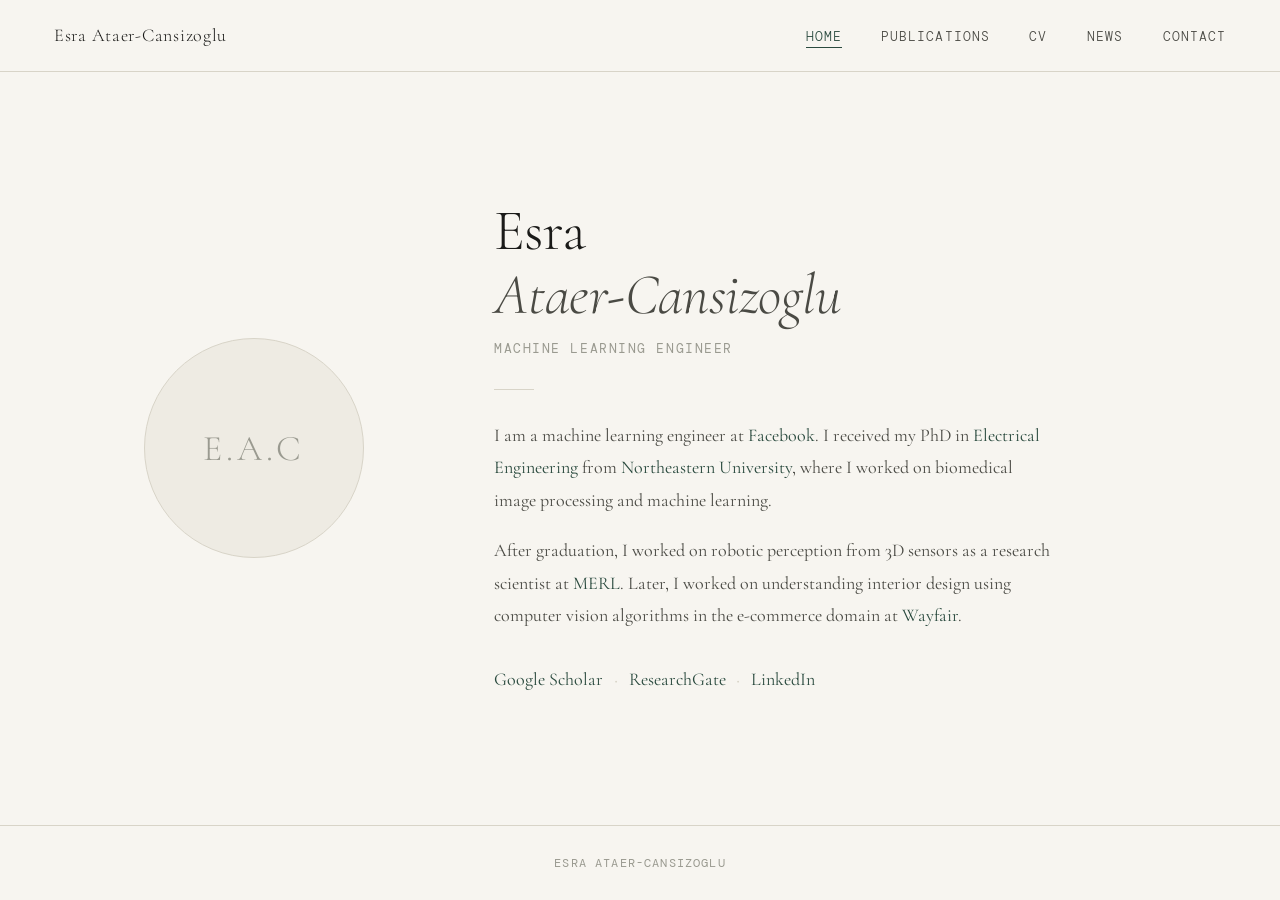
==== index.html @ c3f2d0b4 "Add files via upload" ====
<!DOCTYPE html>
<html lang="en">
<head>
  <meta charset="UTF-8" />
  <meta name="viewport" content="width=device-width, initial-scale=1.0"/>
  <title>Esra Ataer-Cansizoglu</title>
  <link rel="preconnect" href="https://fonts.googleapis.com">
  <link href="https://fonts.googleapis.com/css2?family=Cormorant+Garamond:ital,wght@0,300;0,400;1,300&family=DM+Mono:wght@300;400&display=swap" rel="stylesheet">
  <link rel="stylesheet" href="style.css">
</head>
<body>
  <nav>
    <a href="index.html" class="nav-name">Esra Ataer-Cansizoglu</a>
    <ul>
      <li><a href="index.html" class="active">Home</a></li>
      <li><a href="publications.html">Publications</a></li>
      <li><a href="cv.html">CV</a></li>
      <li><a href="news.html">News</a></li>
      <li><a href="contact.html">Contact</a></li>
    </ul>
    <button class="nav-toggle" aria-label="Toggle menu">☰</button>
  </nav>

  <main class="home-main">
    <div class="home-grid">
      <div class="home-photo-col">
        <div class="photo-frame">
          <img src="photo.jpg" alt="Esra Ataer-Cansizoglu" onerror="this.style.display='none'; this.parentElement.classList.add('no-photo')"/>
          <div class="photo-placeholder">E.A.C</div>
        </div>
      </div>
      <div class="home-text-col">
        <h1>Esra<br><em>Ataer-Cansizoglu</em></h1>
        <p class="tagline">Machine Learning Engineer</p>
        <div class="divider"></div>
        <p class="bio">
          I am a machine learning engineer at <a href="https://www.facebook.com/" target="_blank">Facebook</a>. 
          I received my PhD in <a href="http://www.ece.neu.edu" target="_blank">Electrical Engineering</a> from 
          <a href="http://www.neu.edu" target="_blank">Northeastern University</a>, where I worked on biomedical 
          image processing and machine learning.
        </p>
        <p class="bio">
          After graduation, I worked on robotic perception from 3D sensors as a research scientist at 
          <a href="http://www.merl.com/publications/?tags=cansizoglu" target="_blank">MERL</a>. 
          Later, I worked on understanding interior design using computer vision algorithms 
          in the e-commerce domain at <a href="https://www.wayfair.com/" target="_blank">Wayfair</a>.
        </p>
        <div class="home-links">
          <a href="https://scholar.google.com/citations?user=8dK634wAAAAJ&hl" target="_blank" class="ext-link">Google Scholar</a>
          <span class="dot">·</span>
          <a href="http://www.researchgate.net/profile/Esra_Ataer-Cansizoglu" target="_blank" class="ext-link">ResearchGate</a>
          <span class="dot">·</span>
          <a href="http://www.linkedin.com/in/ecansizoglu" target="_blank" class="ext-link">LinkedIn</a>
        </div>
      </div>
    </div>
  </main>

  <footer>
    <p>Esra Ataer-Cansizoglu</p>
  </footer>

  <script src="nav.js"></script>
</body>
</html>
---- style.css ----
/* ============================================
   Esra Ataer-Cansizoglu — Personal Site
   Minimalist Academic Design
   ============================================ */

:root {
  --ink: #1a1a18;
  --ink-light: #4a4a44;
  --ink-faint: #9a9a90;
  --paper: #f7f5f0;
  --paper-warm: #eeebe3;
  --accent: #2a4a3e;
  --accent-hover: #1a3a2e;
  --rule: #d8d4c8;
  --font-serif: 'Cormorant Garamond', Georgia, serif;
  --font-mono: 'DM Mono', 'Courier New', monospace;
}

*, *::before, *::after {
  box-sizing: border-box;
  margin: 0;
  padding: 0;
}

html {
  font-size: 18px;
  scroll-behavior: smooth;
}

body {
  font-family: var(--font-serif);
  background-color: var(--paper);
  color: var(--ink);
  line-height: 1.75;
  min-height: 100vh;
  display: flex;
  flex-direction: column;
  opacity: 0;
  animation: fadeIn 0.6s ease forwards;
}

@keyframes fadeIn {
  to { opacity: 1; }
}

/* ===== NAVIGATION ===== */
nav {
  position: sticky;
  top: 0;
  z-index: 100;
  display: flex;
  align-items: center;
  justify-content: space-between;
  padding: 1.1rem 3rem;
  background: var(--paper);
  border-bottom: 1px solid var(--rule);
  gap: 2rem;
}

.nav-name {
  font-family: var(--font-serif);
  font-size: 1rem;
  font-weight: 300;
  color: var(--ink);
  text-decoration: none;
  letter-spacing: 0.04em;
  white-space: nowrap;
  flex-shrink: 0;
}

nav ul {
  list-style: none;
  display: flex;
  gap: 2.2rem;
  align-items: center;
}

nav ul a {
  font-family: var(--font-mono);
  font-size: 0.72rem;
  font-weight: 300;
  letter-spacing: 0.08em;
  text-transform: uppercase;
  color: var(--ink-light);
  text-decoration: none;
  transition: color 0.2s;
  padding-bottom: 2px;
  border-bottom: 1px solid transparent;
}

nav ul a:hover,
nav ul a.active {
  color: var(--accent);
  border-bottom-color: var(--accent);
}

.nav-toggle {
  display: none;
  background: none;
  border: none;
  font-size: 1.4rem;
  cursor: pointer;
  color: var(--ink);
  padding: 0.2rem;
}

/* ===== HOME ===== */
.home-main {
  flex: 1;
  display: flex;
  align-items: center;
  padding: 5rem 3rem;
  max-width: 1100px;
  margin: 0 auto;
  width: 100%;
}

.home-grid {
  display: grid;
  grid-template-columns: 260px 1fr;
  gap: 5rem;
  align-items: center;
  width: 100%;
}

.photo-frame {
  width: 220px;
  height: 220px;
  border-radius: 50%;
  overflow: hidden;
  border: 1px solid var(--rule);
  background: var(--paper-warm);
  display: flex;
  align-items: center;
  justify-content: center;
  position: relative;
}

.photo-frame img {
  width: 100%;
  height: 100%;
  object-fit: cover;
  display: block;
}

.photo-placeholder {
  font-family: var(--font-serif);
  font-size: 2rem;
  font-weight: 300;
  color: var(--ink-faint);
  letter-spacing: 0.1em;
}

.photo-frame:not(.no-photo) .photo-placeholder {
  display: none;
}

.home-text-col h1 {
  font-family: var(--font-serif);
  font-size: 3.2rem;
  font-weight: 300;
  line-height: 1.1;
  letter-spacing: -0.01em;
  margin-bottom: 0.6rem;
}

.home-text-col h1 em {
  font-style: italic;
  color: var(--ink-light);
  font-weight: 300;
}

.tagline {
  font-family: var(--font-mono);
  font-size: 0.72rem;
  letter-spacing: 0.12em;
  text-transform: uppercase;
  color: var(--ink-faint);
  margin-bottom: 1.6rem;
}

.divider {
  width: 40px;
  height: 1px;
  background: var(--rule);
  margin-bottom: 1.6rem;
}

.bio {
  font-size: 1rem;
  color: var(--ink-light);
  line-height: 1.8;
  max-width: 560px;
  margin-bottom: 1rem;
}

.bio:last-of-type {
  margin-bottom: 1.8rem;
}

.home-links {
  display: flex;
  align-items: center;
  gap: 0.6rem;
  flex-wrap: wrap;
}

.dot {
  color: var(--rule);
  font-size: 1.2rem;
  line-height: 1;
}

/* ===== LINKS ===== */
a.ext-link,
.bio a {
  color: var(--accent);
  text-decoration: none;
  border-bottom: 1px solid transparent;
  transition: border-color 0.2s, color 0.2s;
}

a.ext-link:hover,
.bio a:hover {
  color: var(--accent-hover);
  border-bottom-color: var(--accent-hover);
}

/* ===== PAGE LAYOUT ===== */
.page-main {
  flex: 1;
  padding: 4rem 3rem 5rem;
  max-width: 860px;
  margin: 0 auto;
  width: 100%;
}

.page-title {
  font-family: var(--font-serif);
  font-size: 2.4rem;
  font-weight: 300;
  letter-spacing: -0.01em;
  margin-bottom: 2.5rem;
  padding-bottom: 1rem;
  border-bottom: 1px solid var(--rule);
}

/* ===== PUBLICATIONS ===== */
.pub-profiles {
  display: flex;
  align-items: center;
  gap: 0.6rem;
  margin-bottom: 3rem;
  font-family: var(--font-mono);
  font-size: 0.75rem;
  letter-spacing: 0.06em;
}

.pub-section {
  margin-bottom: 3rem;
}

.pub-category {
  font-family: var(--font-mono);
  font-size: 0.68rem;
  font-weight: 400;
  letter-spacing: 0.14em;
  text-transform: uppercase;
  color: var(--ink-faint);
  margin-bottom: 1.2rem;
  padding-bottom: 0.5rem;
  border-bottom: 1px solid var(--rule);
}

.pub-list {
  list-style: none;
  counter-reset: pub-counter;
  padding: 0;
}

.pub-list li {
  counter-increment: pub-counter;
  display: grid;
  grid-template-columns: 2ch 1fr;
  gap: 0.6rem 1rem;
  padding: 1rem 0;
  border-bottom: 1px solid var(--paper-warm);
  align-items: start;
  transition: background 0.15s;
}

.pub-list li::before {
  content: counter(pub-counter);
  font-family: var(--font-mono);
  font-size: 0.65rem;
  color: var(--ink-faint);
  padding-top: 0.22rem;
  text-align: right;
}

.pub-list li a {
  font-family: var(--font-serif);
  font-size: 1rem;
  color: var(--accent);
  text-decoration: none;
  line-height: 1.5;
  border-bottom: 1px solid transparent;
  transition: border-color 0.2s;
  display: block;
}

.pub-list li a:hover {
  border-bottom-color: var(--accent);
}

.pub-meta {
  display: block;
  font-family: var(--font-serif);
  font-size: 0.82rem;
  color: var(--ink-faint);
  line-height: 1.5;
  margin-top: 0.25rem;
  grid-column: 2;
}

.pub-meta em {
  font-style: italic;
}

/* ===== NEWS ===== */
.news-list {
  list-style: none;
  padding: 0;
}

.news-list li {
  display: grid;
  grid-template-columns: 150px 1fr;
  gap: 1rem 2rem;
  padding: 1.2rem 0;
  border-bottom: 1px solid var(--paper-warm);
  align-items: start;
}

.news-date {
  font-family: var(--font-mono);
  font-size: 0.65rem;
  letter-spacing: 0.06em;
  color: var(--ink-faint);
  padding-top: 0.25rem;
  text-align: right;
}

.news-text {
  font-family: var(--font-serif);
  font-size: 1rem;
  color: var(--ink-light);
  line-height: 1.7;
}

/* ===== CV ===== */
.cv-text {
  font-size: 1.1rem;
  color: var(--ink-light);
  margin-bottom: 1rem;
}

.cv-note {
  font-family: var(--font-mono);
  font-size: 0.72rem;
  color: var(--ink-faint);
  background: var(--paper-warm);
  padding: 0.8rem 1.2rem;
  border-left: 2px solid var(--rule);
  line-height: 1.6;
}

.cv-note code {
  background: transparent;
  font-family: inherit;
  font-weight: 400;
}

/* ===== CONTACT ===== */
.contact-block {
  margin-top: 0.5rem;
}

.contact-row {
  display: grid;
  grid-template-columns: 140px 1fr;
  gap: 1rem;
  padding: 1rem 0;
  border-bottom: 1px solid var(--paper-warm);
  align-items: baseline;
}

.contact-label {
  font-family: var(--font-mono);
  font-size: 0.68rem;
  letter-spacing: 0.1em;
  text-transform: uppercase;
  color: var(--ink-faint);
}

.contact-value {
  font-family: var(--font-serif);
  font-size: 1rem;
  color: var(--ink-light);
}

/* ===== FOOTER ===== */
footer {
  padding: 1.5rem 3rem;
  border-top: 1px solid var(--rule);
  text-align: center;
}

footer p {
  font-family: var(--font-mono);
  font-size: 0.65rem;
  letter-spacing: 0.1em;
  text-transform: uppercase;
  color: var(--ink-faint);
}

/* ===== RESPONSIVE ===== */
@media (max-width: 768px) {
  nav {
    padding: 1rem 1.5rem;
    flex-wrap: wrap;
  }

  nav ul {
    display: none;
    flex-direction: column;
    gap: 1.2rem;
    width: 100%;
    padding: 1.2rem 0;
    align-items: flex-start;
  }

  nav ul.open {
    display: flex;
  }

  .nav-toggle {
    display: block;
  }

  .home-main {
    padding: 3rem 1.5rem;
    align-items: flex-start;
  }

  .home-grid {
    grid-template-columns: 1fr;
    gap: 2.5rem;
  }

  .photo-frame {
    width: 160px;
    height: 160px;
  }

  .home-text-col h1 {
    font-size: 2.4rem;
  }

  .page-main {
    padding: 2.5rem 1.5rem 4rem;
  }

  .page-title {
    font-size: 2rem;
  }

  .news-list li {
    grid-template-columns: 1fr;
    gap: 0.3rem;
  }

  .news-date {
    text-align: left;
  }

  .contact-row {
    grid-template-columns: 1fr;
    gap: 0.3rem;
  }

  .pub-list li {
    grid-template-columns: 1fr;
  }

  .pub-list li::before {
    text-align: left;
  }

  footer {
    padding: 1.2rem 1.5rem;
  }
}
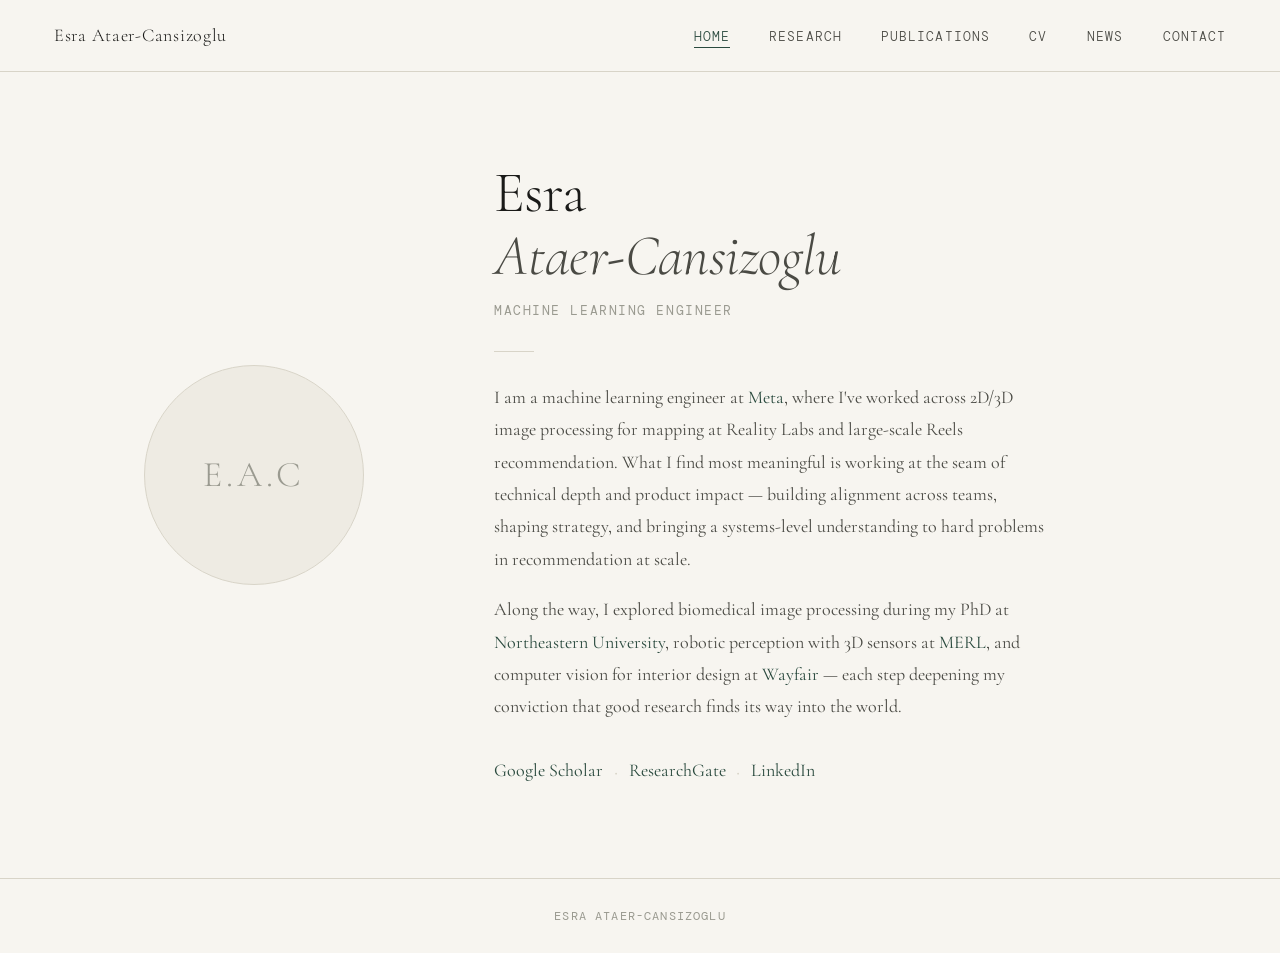
==== commit 6d4590ff: "Update index.html add counter script" ====
--- a/index.html
+++ b/index.html
@@ -13,6 +13,7 @@
     <a href="index.html" class="nav-name">Esra Ataer-Cansizoglu</a>
     <ul>
       <li><a href="index.html" class="active">Home</a></li>
+      <li><a href="research.html">Research</a></li>
       <li><a href="publications.html">Publications</a></li>
       <li><a href="cv.html">CV</a></li>
       <li><a href="news.html">News</a></li>
@@ -34,16 +35,18 @@
         <p class="tagline">Machine Learning Engineer</p>
         <div class="divider"></div>
         <p class="bio">
-          I am a machine learning engineer at <a href="https://www.facebook.com/" target="_blank">Facebook</a>. 
-          I received my PhD in <a href="http://www.ece.neu.edu" target="_blank">Electrical Engineering</a> from 
-          <a href="http://www.neu.edu" target="_blank">Northeastern University</a>, where I worked on biomedical 
-          image processing and machine learning.
+          I am a machine learning engineer at <a href="https://www.meta.com/" target="_blank">Meta</a>, 
+          where I've worked across 2D/3D image processing for mapping at Reality Labs and large-scale 
+          Reels recommendation. What I find most meaningful is working at the seam of technical depth 
+          and product impact — building alignment across teams, shaping strategy, and bringing a 
+          systems-level understanding to hard problems in recommendation at scale.
         </p>
         <p class="bio">
-          After graduation, I worked on robotic perception from 3D sensors as a research scientist at 
-          <a href="http://www.merl.com/publications/?tags=cansizoglu" target="_blank">MERL</a>. 
-          Later, I worked on understanding interior design using computer vision algorithms 
-          in the e-commerce domain at <a href="https://www.wayfair.com/" target="_blank">Wayfair</a>.
+          Along the way, I explored biomedical image processing during my PhD at 
+          <a href="http://www.neu.edu" target="_blank">Northeastern University</a>, robotic perception 
+          with 3D sensors at <a href="http://www.merl.com/publications/?tags=cansizoglu" target="_blank">MERL</a>, 
+          and computer vision for interior design at <a href="https://www.wayfair.com/" target="_blank">Wayfair</a> 
+          — each step deepening my conviction that good research finds its way into the world.
         </p>
         <div class="home-links">
           <a href="https://scholar.google.com/citations?user=8dK634wAAAAJ&hl" target="_blank" class="ext-link">Google Scholar</a>
@@ -61,5 +64,6 @@
   </footer>
 
   <script src="nav.js"></script>
+  <script data-goatcounter="https://ecansizoglu.goatcounter.com/count" async src="//gc.zgo.at/count.js"></script>
 </body>
 </html>
--- a/style.css
+++ b/style.css
@@ -409,6 +409,113 @@
   color: var(--ink-light);
 }
 
+/* ===== RESEARCH ===== */
+.research-section {
+  margin-bottom: 3rem;
+}
+
+.research-category {
+  font-family: var(--font-mono);
+  font-size: 0.68rem;
+  font-weight: 400;
+  letter-spacing: 0.14em;
+  text-transform: uppercase;
+  color: var(--ink-faint);
+  margin-bottom: 1.2rem;
+  padding-bottom: 0.5rem;
+  border-bottom: 1px solid var(--rule);
+}
+
+.research-item {
+  padding: 1.4rem 0;
+  border-bottom: 1px solid var(--paper-warm);
+}
+
+.research-title {
+  font-family: var(--font-serif);
+  font-size: 1.15rem;
+  font-weight: 400;
+  color: var(--ink);
+  margin-bottom: 0.25rem;
+}
+
+.research-tag {
+  display: inline-block;
+  font-family: var(--font-mono);
+  font-size: 0.65rem;
+  letter-spacing: 0.08em;
+  color: var(--ink-faint);
+  margin-bottom: 0.75rem;
+}
+
+.research-item p {
+  font-family: var(--font-serif);
+  font-size: 1rem;
+  color: var(--ink-light);
+  line-height: 1.8;
+}
+
+.research-img-top {
+  display: block;
+  width: 300px;
+  max-width: 100%;
+  height: 200px;
+  object-fit: contain;
+  object-position: left center;
+  border: 1px solid var(--rule);
+  border-radius: 2px;
+  margin: 0.8rem 0 1rem 0;
+  background: var(--paper-warm);
+}
+
+.research-img-row {
+  display: flex;
+  gap: 1rem;
+  margin: 0.8rem 0 1rem 0;
+}
+
+.research-img-row .research-img-top {
+  margin: 0;
+  width: 200px;
+  height: 160px;
+}
+
+@media (max-width: 480px) {
+  .research-img-row {
+    flex-direction: column;
+  }
+
+  .research-img-row .research-img-top {
+    width: 100%;
+    height: 160px;
+  }
+}
+
+.research-videos {
+  display: flex;
+  gap: 1rem;
+  margin-top: 1.2rem;
+  flex-wrap: wrap;
+}
+
+.research-videos iframe {
+  flex: 1;
+  min-width: 200px;
+  aspect-ratio: 16 / 9;
+  height: auto;
+  border: 1px solid var(--rule);
+  border-radius: 2px;
+}
+
+@media (max-width: 768px) {
+  .research-videos iframe {
+    min-width: 100%;
+  }
+}
+
+
+
+
 /* ===== FOOTER ===== */
 footer {
   padding: 1.5rem 3rem;
